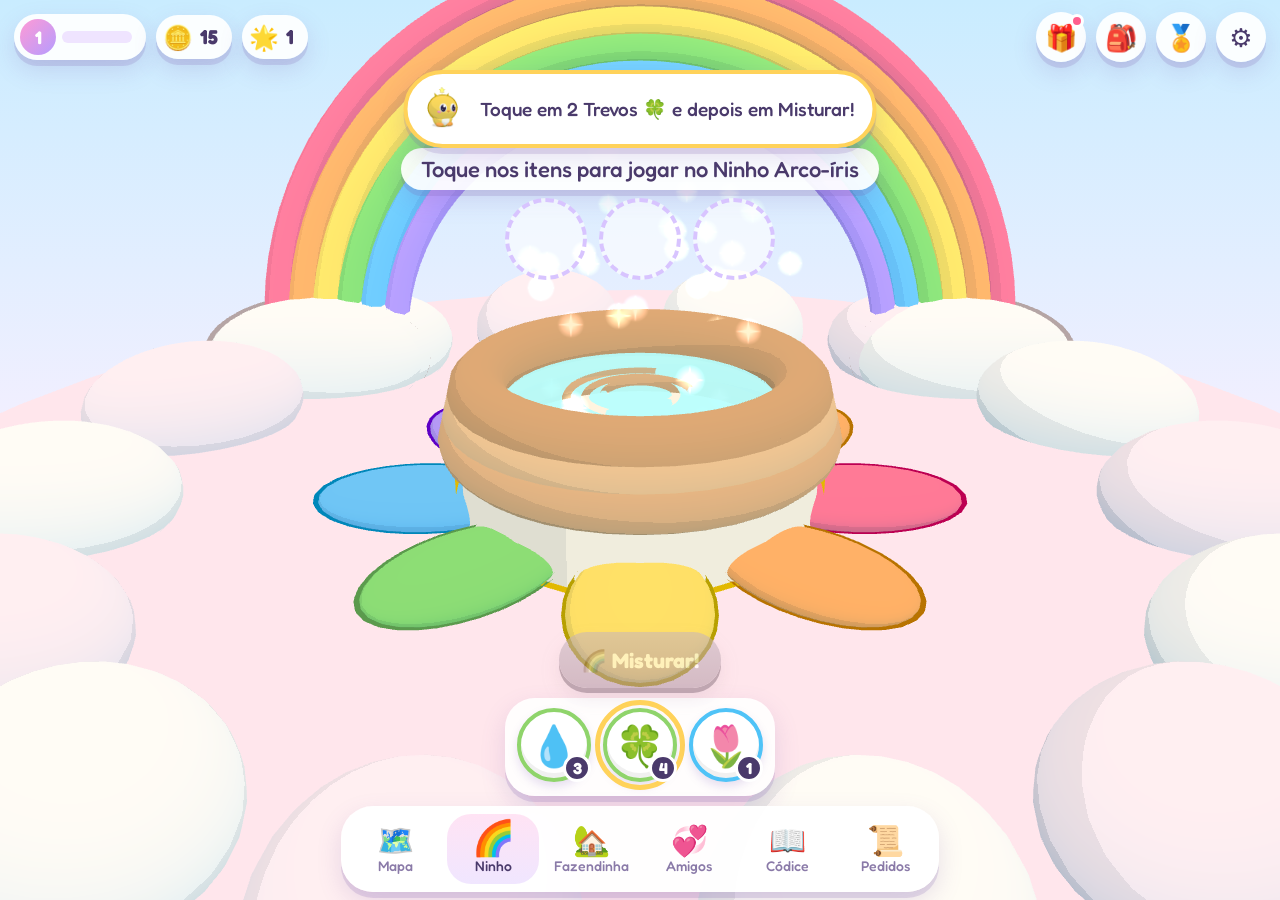
==== index.html @ 86d87abe "Brilhinhos: jogo 3D de criar 150 amiguinhos magicos Co-Authored-By: Claude Opus 5.5 <noreply@anthrop" ====
<!doctype html>
<html lang="pt-BR">
<head>
  <meta charset="utf-8">
  <meta name="viewport" content="width=device-width, initial-scale=1, maximum-scale=1, user-scalable=no, viewport-fit=cover">
  <meta name="theme-color" content="#ffd6f0">
  <meta name="mobile-web-app-capable" content="yes">
  <meta name="apple-mobile-web-app-capable" content="yes">
  <title>Brilhinhos</title>
  <link rel="manifest" href="manifest.webmanifest">
  <link rel="icon" href="icons/icon-192.png">
  <link rel="apple-touch-icon" href="icons/icon-192.png">
  <link rel="stylesheet" href="css/app.css">
</head>
<body>
  <canvas id="stage"></canvas>
  <div id="sky"></div>
  <header id="hud">
    <button id="hud-level" class="hud-pill" aria-label="Seu nível">
      <span class="lvl-ring"><span id="hud-lvl">1</span></span>
      <span class="lvl-bar"><i id="hud-xp"></i></span>
    </button>
    <div class="hud-pill"><span class="ico">🪙</span><b id="hud-coins">0</b></div>
    <div class="hud-pill" title="Brilho de Crescer"><span class="ico">🌟</span><b id="hud-grow">0</b></div>
    <div class="hud-space"></div>
    <button id="hud-gift" class="hud-btn" hidden aria-label="Presente do dia">🎁<i class="dot"></i></button>
    <button id="hud-bag" class="hud-btn" aria-label="Mochila">🎒</button>
    <button id="hud-medals" class="hud-btn" aria-label="Medalhas">🏅</button>
    <button id="hud-opts" class="hud-btn" aria-label="Ajustes">⚙️</button>
  </header>
  <main id="screen"></main>
  <nav id="nav">
    <button data-go="mapa"><span>🗺️</span>Mapa</button>
    <button data-go="ninho"><span>🌈</span>Ninho</button>
    <button data-go="fazenda"><span>🏡</span>Fazendinha</button>
    <button data-go="amigos"><span>💞</span>Amigos</button>
    <button data-go="codice"><span>📖</span>Códice</button>
    <button data-go="pedidos"><span>📜</span>Pedidos<i class="dot" hidden></i></button>
  </nav>
  <div id="guide" hidden><img alt=""><p></p></div>
  <div id="modal-root"></div>
  <div id="fx"></div>
  <div id="splash"><div class="logo">Brilhinhos</div><div class="sub">carregando a magia…</div></div>
  <script type="module" src="js/app.js"></script>
</body>
</html>
---- css/app.css ----
@font-face { font-family: 'Fredoka'; src: url(../fonts/fredoka.woff2) format('woff2'); font-weight: 300 700; font-display: swap; }
:root {
  --ink: #4a3a6b; --ink2: #8a7aa8; --paper: #fffaff; --pink: #ff8fc8; --pink2: #ffd6f0;
  --sky: #bfe9ff; --mint: #8ee6c4; --sun: #ffd25a; --violet: #b59cff; --shadow: 0 6px 0 rgba(122, 88, 170, .18), 0 10px 24px rgba(122, 88, 170, .18);
  --r: 26px; --navh: 86px; --hudh: 64px;
  --safe-b: env(safe-area-inset-bottom, 0px);
}
* { box-sizing: border-box; -webkit-tap-highlight-color: transparent; }
html, body { margin: 0; height: 100%; overflow: hidden; color: var(--ink); font-family: 'Fredoka', 'Nunito', system-ui, sans-serif; font-weight: 500; user-select: none; -webkit-user-select: none; touch-action: manipulation; }
button { font: inherit; color: inherit; border: 0; background: none; cursor: pointer; touch-action: manipulation; }
b, strong, h1, h2, h3 { font-weight: 700; }
html { background: #fdf3ff; }
#sky { position: fixed; inset: 0; z-index: -2; background: linear-gradient(180deg, #c9ecff 0%, #fdf0ff 60%, #fff6e8 100%); }
#stage { position: fixed; inset: 0; width: 100%; height: 100%; z-index: 0; display: block; touch-action: none; }
body.no3d #stage { visibility: hidden; }

/* ---------- barra de cima ---------- */
#hud { position: fixed; top: 0; left: 0; right: 0; height: var(--hudh); z-index: 20; display: flex; align-items: center; gap: 10px; padding: 10px 14px 0; pointer-events: none; }
#hud > * { pointer-events: auto; }
.hud-pill { display: flex; align-items: center; gap: 6px; background: rgba(255, 255, 255, .92); border-radius: 999px; padding: 5px 14px 5px 6px; box-shadow: var(--shadow); font-size: 20px; min-height: 44px; }
.hud-pill .ico { font-size: 24px; width: 32px; text-align: center; }
.hud-space { flex: 1; }
.hud-btn { width: 50px; height: 50px; border-radius: 50%; background: rgba(255, 255, 255, .92); box-shadow: var(--shadow); font-size: 26px; position: relative; transition: transform .12s; }
.hud-btn:active, .hud-pill:active { transform: scale(.92); }
.lvl-ring { width: 36px; height: 36px; border-radius: 50%; background: linear-gradient(135deg, #ff9ad5, #b59cff); color: #fff; display: grid; place-items: center; font-size: 18px; font-weight: 700; }
.lvl-bar { width: 70px; height: 12px; border-radius: 9px; background: #efe4ff; overflow: hidden; }
.lvl-bar i { display: block; height: 100%; width: 0; background: linear-gradient(90deg, #ff9ad5, #ffd25a); border-radius: 9px; transition: width .4s; }
.dot { position: absolute; top: 2px; right: 2px; width: 14px; height: 14px; border-radius: 50%; background: #ff5f8f; border: 3px solid #fff; animation: pulse 1.2s infinite; }
@keyframes pulse { 50% { transform: scale(1.25); } }

/* ---------- barra de baixo ---------- */
#nav { position: fixed; left: 50%; transform: translateX(-50%); bottom: calc(8px + var(--safe-b)); z-index: 20; display: flex; gap: 6px; padding: 8px; background: rgba(255, 255, 255, .95); border-radius: 32px; box-shadow: var(--shadow); max-width: calc(100% - 16px); }
#nav button { position: relative; width: 92px; height: 70px; border-radius: 24px; display: flex; flex-direction: column; align-items: center; justify-content: center; font-size: 14px; color: var(--ink2); transition: transform .12s, background .2s; }
#nav button span { font-size: 30px; line-height: 1.1; transition: transform .2s; }
#nav button.on { background: linear-gradient(180deg, #ffe3f4, #f0e6ff); color: var(--ink); }
#nav button.on span { transform: scale(1.15) translateY(-2px); }
#nav button:active { transform: scale(.9); }
#nav button.locked { opacity: .35; }

/* ---------- área das telas ---------- */
#screen { position: fixed; inset: 0; z-index: 10; pointer-events: none; padding: calc(var(--hudh) + 8px) 14px calc(var(--navh) + 18px + var(--safe-b)); display: flex; flex-direction: column; }
#screen > * { pointer-events: auto; }
#screen > .passthru { pointer-events: none; }
#screen > .passthru > * { pointer-events: auto; }
.scroll { overflow-y: auto; -webkit-overflow-scrolling: touch; overscroll-behavior: contain; scrollbar-width: none; }
.scroll::-webkit-scrollbar { display: none; }
.title { font-size: 30px; margin: 4px 4px 10px; display: flex; align-items: center; gap: 10px; text-shadow: 0 2px 0 #fff; }
.title small { font-size: 17px; color: var(--ink2); font-weight: 500; }
.card { background: rgba(255, 255, 255, .94); border-radius: var(--r); box-shadow: var(--shadow); padding: 14px; }
.btn { display: inline-flex; align-items: center; justify-content: center; gap: 8px; min-height: 56px; padding: 0 22px; border-radius: 999px; font-size: 21px; font-weight: 700; color: #fff; background: linear-gradient(180deg, #ff9fd2, #ff7bbd); box-shadow: 0 5px 0 #d9599b, 0 10px 18px rgba(255, 105, 180, .3); transition: transform .1s, box-shadow .1s, filter .2s; }
.btn:active { transform: translateY(4px); box-shadow: 0 1px 0 #d9599b; }
.btn.blue { background: linear-gradient(180deg, #8fdcff, #5cbfff); box-shadow: 0 5px 0 #3a96d6, 0 10px 18px rgba(80, 170, 255, .3); }
.btn.green { background: linear-gradient(180deg, #9ff0a8, #5fd27a); box-shadow: 0 5px 0 #3aa65a, 0 10px 18px rgba(80, 200, 120, .3); }
.btn.gold { background: linear-gradient(180deg, #ffe27a, #ffc23a); box-shadow: 0 5px 0 #d69a1c, 0 10px 18px rgba(255, 190, 60, .35); color: #7a4a00; }
.btn.ghost { background: #fff; color: var(--ink); box-shadow: 0 5px 0 #e0d4f2, 0 8px 14px rgba(122, 88, 170, .12); }
.btn.small { min-height: 44px; font-size: 17px; padding: 0 16px; }
.btn[disabled] { filter: grayscale(.8) opacity(.55); pointer-events: none; }
.row { display: flex; gap: 10px; align-items: center; }
.wrap { flex-wrap: wrap; }
.grow { flex: 1; }
.muted { color: var(--ink2); }
.stars { color: #ffc22e; letter-spacing: 1px; text-shadow: 0 1px 0 #c98a00; }
.chip { display: inline-flex; align-items: center; gap: 6px; padding: 4px 12px; border-radius: 999px; background: #f4ecff; font-size: 16px; }
.tag-new { background: linear-gradient(90deg, #ff7bbd, #ffb35c); color: #fff; padding: 3px 10px; border-radius: 999px; font-size: 14px; font-weight: 700; animation: pulse 1s infinite; }

/* ---------- itens ---------- */
.token { position: relative; width: 74px; height: 74px; flex: 0 0 auto; border-radius: 50%; background: #fff; display: grid; place-items: center; font-size: 40px; box-shadow: inset 0 -5px 0 rgba(0, 0, 0, .06), 0 5px 10px rgba(122, 88, 170, .18); border: 4px solid var(--rc, #e8dcff); transition: transform .12s; }
.token:active { transform: scale(.88); }
.token .n { position: absolute; bottom: -4px; right: -4px; min-width: 28px; height: 28px; padding: 0 6px; border-radius: 14px; background: var(--ink); color: #fff; font-size: 16px; font-weight: 700; display: grid; place-items: center; border: 3px solid #fff; }
.token.off { opacity: .35; }
.token.mini { width: 50px; height: 50px; font-size: 26px; border-width: 3px; }
.token.mini .n { min-width: 22px; height: 22px; font-size: 13px; }
.token.unknown { background: #eee8f6; color: #b8a8d8; }

/* ---------- NINHO ---------- */
.nest-top { display: flex; flex-direction: column; align-items: center; gap: 8px; }
.nest-hint { font-size: 22px; background: rgba(255, 255, 255, .92); padding: 8px 20px; border-radius: 999px; box-shadow: var(--shadow); text-align: center; }
.slots { display: flex; gap: 12px; }
.slot { width: 82px; height: 82px; border-radius: 50%; border: 4px dashed #d8c4ff; background: rgba(255, 255, 255, .6); display: grid; place-items: center; font-size: 42px; }
.slot.full { border-style: solid; border-color: var(--rc); background: #fff; animation: popin .3s; }
@keyframes popin { 0% { transform: scale(.3); } 70% { transform: scale(1.15); } }
.chance { display: flex; gap: 6px; align-items: center; font-size: 17px; background: rgba(255, 255, 255, .92); padding: 6px 14px; border-radius: 999px; box-shadow: var(--shadow); }
.chance i { display: inline-block; height: 14px; border-radius: 7px; min-width: 6px; }
.nest-bottom { margin-top: auto; display: flex; flex-direction: column; gap: 10px; align-items: center; }
.tray { display: flex; gap: 12px; padding: 10px 12px 14px; overflow-x: auto; max-width: 100%; background: rgba(255, 255, 255, .9); border-radius: 30px; box-shadow: var(--shadow); scrollbar-width: none; }
.tray::-webkit-scrollbar { display: none; }
.stirzone { position: fixed; left: 50%; top: 50%; width: min(70vmin, 520px); height: min(70vmin, 520px); transform: translate(-50%, -46%); border-radius: 50%; z-index: 15; touch-action: none; }
.stirring { position: absolute; inset: 0; border-radius: 50%; border: 6px dashed rgba(255, 255, 255, .9); animation: spin 6s linear infinite; }
@keyframes spin { to { transform: rotate(360deg); } }
.stir-hand { position: absolute; left: 50%; top: 4%; font-size: 56px; animation: orbit 2.4s linear infinite; transform-origin: 0 calc(min(35vmin, 260px) - 4%); }
@keyframes orbit { to { transform: rotate(360deg); } }
.progress { width: min(360px, 80vw); height: 22px; border-radius: 12px; background: rgba(255, 255, 255, .85); box-shadow: var(--shadow); overflow: hidden; }
.progress i { display: block; height: 100%; width: 0; background: linear-gradient(90deg, #ff7b9c, #ffb36b, #ffe36b, #8ce07a, #6fc8ff, #b59cff); transition: width .15s; }

/* ---------- revelação ---------- */
.reveal { margin-top: auto; align-self: center; text-align: center; width: min(560px, 100%); animation: rise .5s cubic-bezier(.2, 1.4, .4, 1); }
@keyframes rise { from { transform: translateY(120px); opacity: 0; } }
.reveal .name { font-size: 38px; line-height: 1.1; }
.rar-badge { display: inline-block; padding: 4px 16px; border-radius: 999px; color: #fff; font-weight: 700; font-size: 18px; text-shadow: 0 1px 0 rgba(0, 0, 0, .2); }
.rar-mitico { background: linear-gradient(90deg, #ff7b9c, #ffb36b, #ffe36b, #8ce07a, #6fc8ff, #b59cff) !important; }

/* ---------- MAPA ---------- */
.map { display: grid; grid-template-columns: repeat(auto-fill, minmax(230px, 1fr)); gap: 16px; padding: 4px 4px 20px; }
.region { position: relative; border-radius: 30px; padding: 14px; min-height: 210px; box-shadow: var(--shadow); overflow: hidden; display: flex; flex-direction: column; gap: 6px; transition: transform .15s; text-align: left; }
.region:active { transform: scale(.97); }
.region .rname { font-size: 23px; font-weight: 700; text-shadow: 0 2px 0 rgba(255, 255, 255, .7); z-index: 1; }
.region img.mascot { position: absolute; right: -6px; bottom: -6px; width: 150px; filter: drop-shadow(0 6px 6px rgba(0, 0, 0, .15)); }
.region .info { z-index: 1; display: flex; flex-direction: column; gap: 6px; align-items: flex-start; max-width: 60%; }
.region.locked img.mascot { filter: brightness(0) opacity(.25); }
.region .lockico { font-size: 40px; }
.badge-help { background: #ff5f8f; color: #fff; border-radius: 999px; padding: 3px 12px; font-size: 15px; font-weight: 700; animation: pulse 1.3s infinite; }
.badge-ok { background: #5fd27a; color: #fff; border-radius: 999px; padding: 3px 12px; font-size: 15px; font-weight: 700; }

/* ---------- FAZENDINHA ---------- */
.farm-top { display: flex; gap: 8px; overflow-x: auto; scrollbar-width: none; padding: 2px 2px 8px; }
.farm-top::-webkit-scrollbar { display: none; }
.farm-chip { flex: 0 0 auto; padding: 8px 16px; border-radius: 999px; background: rgba(255, 255, 255, .85); box-shadow: var(--shadow); font-size: 18px; display: flex; gap: 6px; align-items: center; position: relative; }
.farm-chip.on { background: linear-gradient(180deg, #fff, #ffe6f6); outline: 4px solid #ff9fd2; }
.farm-chip .dot { top: -4px; right: -4px; }
.farm-info { display: flex; gap: 8px; align-items: center; flex-wrap: wrap; }
.farm-actions { margin-top: auto; display: flex; gap: 10px; justify-content: center; flex-wrap: wrap; }
.rescue-banner { display: flex; align-items: center; gap: 10px; background: #fff; border-radius: 24px; padding: 8px 14px 8px 8px; box-shadow: var(--shadow); border: 4px solid #ff9fd2; animation: wiggle 2.5s infinite; max-width: 520px; }
.rescue-banner img { width: 64px; height: 64px; }
@keyframes wiggle { 0%, 80%, 100% { transform: rotate(0); } 85% { transform: rotate(-2deg); } 90% { transform: rotate(2deg); } 95% { transform: rotate(-1deg); } }
.floattxt { position: fixed; z-index: 60; font-size: 26px; font-weight: 700; color: #fff; text-shadow: 0 2px 0 #c45a9a, 0 0 8px #ff8fc8; pointer-events: none; animation: floatup 1.1s ease-out forwards; }
@keyframes floatup { to { transform: translateY(-80px); opacity: 0; } }
.fly { position: fixed; z-index: 60; font-size: 40px; pointer-events: none; transition: transform .7s cubic-bezier(.5, -0.3, .7, 1), opacity .7s; }

/* ---------- listas: amigos e códice ---------- */
.tabs { display: flex; gap: 8px; overflow-x: auto; scrollbar-width: none; padding: 2px 2px 10px; flex: 0 0 auto; }
.tabs::-webkit-scrollbar { display: none; }
.tab { flex: 0 0 auto; padding: 8px 14px; border-radius: 999px; background: rgba(255, 255, 255, .8); font-size: 17px; box-shadow: 0 3px 0 rgba(122, 88, 170, .12); }
.tab.on { background: var(--ink); color: #fff; }
.grid { display: grid; grid-template-columns: repeat(auto-fill, minmax(150px, 1fr)); gap: 14px; padding: 2px 2px 24px; }
.mon { position: relative; background: #fff; border-radius: 24px; padding: 8px 8px 10px; text-align: center; box-shadow: var(--shadow); border-bottom: 6px solid var(--rc, #eee); transition: transform .12s; }
.mon:active { transform: scale(.95); }
.mon img { width: 100%; aspect-ratio: 1; display: block; border-radius: 18px; background: radial-gradient(circle at 50% 60%, var(--bg, #f4ecff) 0 55%, transparent 56%); }
.mon .nm { font-size: 17px; font-weight: 700; line-height: 1.1; margin-top: 2px; }
.mon .sub { font-size: 13px; color: var(--ink2); }
.mon .corner { position: absolute; top: 8px; left: 10px; font-size: 20px; }
.mon .corner2 { position: absolute; top: 8px; right: 10px; font-size: 13px; background: var(--ink); color: #fff; border-radius: 10px; padding: 1px 8px; }
.mon.unknown .nm { color: #b8a8d8; }
.mon .recipe { display: flex; gap: 3px; justify-content: center; flex-wrap: wrap; margin-top: 4px; font-size: 22px; }
.mon .recipe span { width: 32px; height: 32px; border-radius: 50%; background: #f6f0ff; display: grid; place-items: center; }
.mon .recipe span.miss { filter: grayscale(1) opacity(.45); }
.goals { display: flex; gap: 8px; align-items: center; flex-wrap: wrap; margin-bottom: 10px; }
.goal { padding: 4px 12px; border-radius: 999px; background: #fff; font-size: 15px; box-shadow: 0 3px 0 rgba(122, 88, 170, .12); }
.goal.done { background: #d6f7de; text-decoration: line-through; color: #3a8a55; }
.codex-bar { flex: 1; min-width: 160px; height: 18px; border-radius: 10px; background: #fff; overflow: hidden; box-shadow: inset 0 2px 4px rgba(0, 0, 0, .08); }
.codex-bar i { display: block; height: 100%; background: linear-gradient(90deg, #ff9ad5, #b59cff, #6fc8ff); }

/* ---------- perfil do amigo (vitrine 3D por trás) ---------- */
.profile { margin-top: auto; display: flex; flex-direction: column; gap: 10px; width: min(620px, 100%); align-self: center; }
.profile .head { display: flex; align-items: center; gap: 10px; flex-wrap: wrap; }
.profile .name { font-size: 34px; }
.bar { height: 16px; border-radius: 9px; background: #f0e8ff; overflow: hidden; }
.bar i { display: block; height: 100%; background: linear-gradient(90deg, #8ce07a, #6fc8ff); border-radius: 9px; }
.back { position: fixed; left: 14px; top: calc(var(--hudh) + 10px); z-index: 21; }

/* ---------- pedidos ---------- */
.orders { display: grid; grid-template-columns: repeat(auto-fill, minmax(min(400px, 100%), 1fr)); gap: 14px; padding-bottom: 20px; }
.order { display: flex; gap: 12px; align-items: center; }
.order img { width: 86px; height: 86px; flex: 0 0 auto; }
.order .who { font-weight: 700; font-size: 18px; }
.order .want { font-size: 20px; margin: 2px 0 6px; }
.prize { display: flex; gap: 8px; flex-wrap: wrap; font-size: 16px; }

/* ---------- janelas ---------- */
#modal-root { position: fixed; inset: 0; z-index: 50; pointer-events: none; }
.modal-bg { position: fixed; inset: 0; background: rgba(90, 60, 140, .35); backdrop-filter: blur(3px); pointer-events: auto; display: grid; place-items: center; padding: 16px; animation: fade .2s; }
@keyframes fade { from { opacity: 0; } }
.modal { width: min(560px, 100%); max-height: calc(100vh - 32px); overflow-y: auto; background: var(--paper); border-radius: 32px; padding: 22px; box-shadow: 0 16px 50px rgba(80, 40, 140, .35); animation: bounce .35s cubic-bezier(.2, 1.5, .4, 1); text-align: center; }
@keyframes bounce { from { transform: scale(.6); opacity: 0; } }
.modal h2 { font-size: 30px; margin: 0 0 6px; }
.modal p { font-size: 20px; margin: 8px 0; line-height: 1.3; }
.modal .big { font-size: 70px; line-height: 1.1; }
.modal .actions { display: flex; gap: 10px; justify-content: center; flex-wrap: wrap; margin-top: 16px; }
.req { display: flex; flex-wrap: wrap; gap: 10px; justify-content: center; margin: 10px 0; }
.req .r { display: flex; align-items: center; gap: 6px; padding: 6px 12px; border-radius: 999px; background: #f4ecff; font-size: 18px; }
.req .r.ok { background: #d6f7de; }
.req .r.no { background: #ffe1ea; }
.pickgrid { display: grid; grid-template-columns: repeat(auto-fill, minmax(110px, 1fr)); gap: 10px; margin-top: 10px; }
.pickgrid .mon .nm { font-size: 15px; }
.medals { display: grid; grid-template-columns: repeat(auto-fill, minmax(130px, 1fr)); gap: 10px; }
.medal { padding: 10px; border-radius: 20px; background: #f6f0ff; }
.medal .i { font-size: 40px; }
.medal.off { filter: grayscale(1) opacity(.4); }
.medal b { display: block; font-size: 15px; }
.medal small { font-size: 12px; color: var(--ink2); }
input.namebox { font: inherit; font-size: 24px; padding: 10px 16px; border-radius: 18px; border: 3px solid #e0d0ff; width: 100%; text-align: center; color: var(--ink); }

/* ---------- guia ---------- */
#guide { position: fixed; z-index: 30; left: 50%; transform: translateX(-50%); top: calc(var(--hudh) + 6px); display: flex; align-items: center; gap: 8px; background: #fff; padding: 6px 18px 6px 6px; border-radius: 999px; box-shadow: var(--shadow); max-width: min(680px, calc(100% - 20px)); border: 4px solid #ffd25a; animation: bounce .4s; pointer-events: none; }
#guide img { width: 58px; height: 58px; }
#guide p { margin: 0; font-size: 19px; line-height: 1.2; }
.pointing { animation: pointing 1s infinite !important; outline: 5px solid #ffd25a; outline-offset: 3px; }
@keyframes pointing { 50% { transform: scale(1.08); } }

#fx { position: fixed; inset: 0; pointer-events: none; z-index: 55; }
#splash { position: fixed; inset: 0; z-index: 100; display: grid; place-content: center; text-align: center; background: linear-gradient(180deg, #c9ecff, #ffe0f4); transition: opacity .5s; }
#splash .logo { font-size: 64px; font-weight: 700; background: linear-gradient(90deg, #ff7b9c, #ffb36b, #e8c23a, #5fc06a, #4fa8ef, #9a7cff); -webkit-background-clip: text; background-clip: text; color: transparent; filter: drop-shadow(0 4px 0 #fff); }
#splash .sub { font-size: 22px; color: var(--ink2); }
#splash.hide { opacity: 0; pointer-events: none; }

@media (max-width: 720px) {
  :root { --navh: 74px; }
  #nav button { width: 58px; height: 60px; font-size: 11px; }
  #nav button span { font-size: 26px; }
  .lvl-bar { width: 44px; }
  .hud-pill { font-size: 17px; padding-right: 10px; }
  .hud-btn { width: 44px; height: 44px; font-size: 22px; }
  .token { width: 62px; height: 62px; font-size: 32px; }
  .slot { width: 66px; height: 66px; font-size: 34px; }
  .grid { grid-template-columns: repeat(auto-fill, minmax(118px, 1fr)); }
}
@media (max-height: 640px) and (orientation: landscape) {
  :root { --navh: 64px; --hudh: 56px; }
  #nav button { height: 54px; }
  #nav button span { font-size: 24px; }
}

body.guiding #screen { padding-top: calc(var(--hudh) + 84px); }
body.guiding .back { top: calc(var(--hudh) + 84px); }
[hidden] { display: none !important; }
.region .chip { font-size: 14px; padding: 3px 10px; background: rgba(255, 255, 255, .85); }
.region .badge-ok, .region .badge-help { font-size: 13px; }
.region .info { max-width: 64%; }
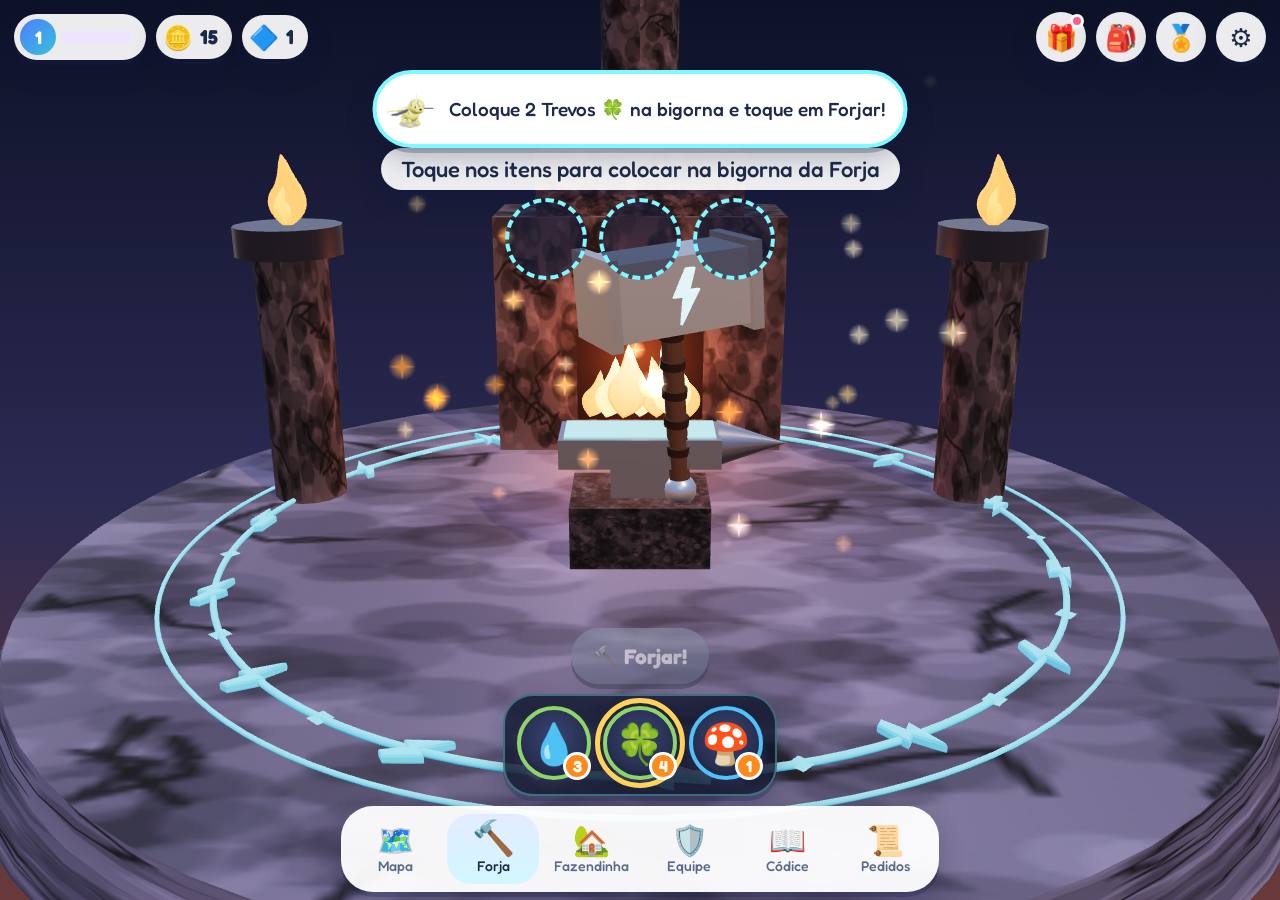
==== commit 4681a51a: "Forja do Trovao, 150 feras com tipos de corpo e visual novo Co-Authored-By: Claude Opus 5.5 <noreply" ====
--- a/index.html
+++ b/index.html
@@ -3,7 +3,7 @@
 <head>
   <meta charset="utf-8">
   <meta name="viewport" content="width=device-width, initial-scale=1, maximum-scale=1, user-scalable=no, viewport-fit=cover">
-  <meta name="theme-color" content="#ffd6f0">
+  <meta name="theme-color" content="#24345e">
   <meta name="mobile-web-app-capable" content="yes">
   <meta name="apple-mobile-web-app-capable" content="yes">
   <title>Brilhinhos</title>
@@ -21,7 +21,7 @@
       <span class="lvl-bar"><i id="hud-xp"></i></span>
     </button>
     <div class="hud-pill"><span class="ico">🪙</span><b id="hud-coins">0</b></div>
-    <div class="hud-pill" title="Brilho de Crescer"><span class="ico">🌟</span><b id="hud-grow">0</b></div>
+    <div class="hud-pill" title="Cristal de Evolução"><span class="ico">🔷</span><b id="hud-grow">0</b></div>
     <div class="hud-space"></div>
     <button id="hud-gift" class="hud-btn" hidden aria-label="Presente do dia">🎁<i class="dot"></i></button>
     <button id="hud-bag" class="hud-btn" aria-label="Mochila">🎒</button>
@@ -31,16 +31,16 @@
   <main id="screen"></main>
   <nav id="nav">
     <button data-go="mapa"><span>🗺️</span>Mapa</button>
-    <button data-go="ninho"><span>🌈</span>Ninho</button>
+    <button data-go="ninho"><span>🔨</span>Forja</button>
     <button data-go="fazenda"><span>🏡</span>Fazendinha</button>
-    <button data-go="amigos"><span>💞</span>Amigos</button>
+    <button data-go="amigos"><span>🛡️</span>Equipe</button>
     <button data-go="codice"><span>📖</span>Códice</button>
     <button data-go="pedidos"><span>📜</span>Pedidos<i class="dot" hidden></i></button>
   </nav>
   <div id="guide" hidden><img alt=""><p></p></div>
   <div id="modal-root"></div>
   <div id="fx"></div>
-  <div id="splash"><div class="logo">Brilhinhos</div><div class="sub">carregando a magia…</div></div>
+  <div id="splash"><div class="logo">Brilhinhos</div><div class="sub">aquecendo a forja…</div></div>
   <script type="module" src="js/app.js"></script>
 </body>
 </html>
--- a/css/app.css
+++ b/css/app.css
@@ -1,7 +1,7 @@
 @font-face { font-family: 'Fredoka'; src: url(../fonts/fredoka.woff2) format('woff2'); font-weight: 300 700; font-display: swap; }
 :root {
-  --ink: #4a3a6b; --ink2: #8a7aa8; --paper: #fffaff; --pink: #ff8fc8; --pink2: #ffd6f0;
-  --sky: #bfe9ff; --mint: #8ee6c4; --sun: #ffd25a; --violet: #b59cff; --shadow: 0 6px 0 rgba(122, 88, 170, .18), 0 10px 24px rgba(122, 88, 170, .18);
+  --ink: #1e2a4a; --ink2: #5a6a8a; --paper: #f6f8ff; --pink: #4f7dff; --pink2: #dbe5ff;
+  --sky: #bfe9ff; --mint: #8ee6c4; --sun: #ffd25a; --violet: #b59cff; --shadow: 0 5px 0 rgba(20, 30, 70, .25), 0 10px 24px rgba(10, 20, 60, .25);
   --r: 26px; --navh: 86px; --hudh: 64px;
   --safe-b: env(safe-area-inset-bottom, 0px);
 }
@@ -9,8 +9,8 @@
 html, body { margin: 0; height: 100%; overflow: hidden; color: var(--ink); font-family: 'Fredoka', 'Nunito', system-ui, sans-serif; font-weight: 500; user-select: none; -webkit-user-select: none; touch-action: manipulation; }
 button { font: inherit; color: inherit; border: 0; background: none; cursor: pointer; touch-action: manipulation; }
 b, strong, h1, h2, h3 { font-weight: 700; }
-html { background: #fdf3ff; }
-#sky { position: fixed; inset: 0; z-index: -2; background: linear-gradient(180deg, #c9ecff 0%, #fdf0ff 60%, #fff6e8 100%); }
+html { background: #24345e; }
+#sky { position: fixed; inset: 0; z-index: -2; background: linear-gradient(180deg, #1b2546 0%, #33497e 55%, #5a6fa3 100%); }
 #stage { position: fixed; inset: 0; width: 100%; height: 100%; z-index: 0; display: block; touch-action: none; }
 body.no3d #stage { visibility: hidden; }
 
@@ -22,9 +22,9 @@
 .hud-space { flex: 1; }
 .hud-btn { width: 50px; height: 50px; border-radius: 50%; background: rgba(255, 255, 255, .92); box-shadow: var(--shadow); font-size: 26px; position: relative; transition: transform .12s; }
 .hud-btn:active, .hud-pill:active { transform: scale(.92); }
-.lvl-ring { width: 36px; height: 36px; border-radius: 50%; background: linear-gradient(135deg, #ff9ad5, #b59cff); color: #fff; display: grid; place-items: center; font-size: 18px; font-weight: 700; }
+.lvl-ring { width: 36px; height: 36px; border-radius: 50%; background: linear-gradient(135deg, #4f7dff, #36c2d9); color: #fff; display: grid; place-items: center; font-size: 18px; font-weight: 700; }
 .lvl-bar { width: 70px; height: 12px; border-radius: 9px; background: #efe4ff; overflow: hidden; }
-.lvl-bar i { display: block; height: 100%; width: 0; background: linear-gradient(90deg, #ff9ad5, #ffd25a); border-radius: 9px; transition: width .4s; }
+.lvl-bar i { display: block; height: 100%; width: 0; background: linear-gradient(90deg, #4f7dff, #7df9ff); border-radius: 9px; transition: width .4s; }
 .dot { position: absolute; top: 2px; right: 2px; width: 14px; height: 14px; border-radius: 50%; background: #ff5f8f; border: 3px solid #fff; animation: pulse 1.2s infinite; }
 @keyframes pulse { 50% { transform: scale(1.25); } }
 
@@ -32,7 +32,7 @@
 #nav { position: fixed; left: 50%; transform: translateX(-50%); bottom: calc(8px + var(--safe-b)); z-index: 20; display: flex; gap: 6px; padding: 8px; background: rgba(255, 255, 255, .95); border-radius: 32px; box-shadow: var(--shadow); max-width: calc(100% - 16px); }
 #nav button { position: relative; width: 92px; height: 70px; border-radius: 24px; display: flex; flex-direction: column; align-items: center; justify-content: center; font-size: 14px; color: var(--ink2); transition: transform .12s, background .2s; }
 #nav button span { font-size: 30px; line-height: 1.1; transition: transform .2s; }
-#nav button.on { background: linear-gradient(180deg, #ffe3f4, #f0e6ff); color: var(--ink); }
+#nav button.on { background: linear-gradient(180deg, #e3ecff, #d2f7ff); color: var(--ink); }
 #nav button.on span { transform: scale(1.15) translateY(-2px); }
 #nav button:active { transform: scale(.9); }
 #nav button.locked { opacity: .35; }
@@ -44,15 +44,15 @@
 #screen > .passthru > * { pointer-events: auto; }
 .scroll { overflow-y: auto; -webkit-overflow-scrolling: touch; overscroll-behavior: contain; scrollbar-width: none; }
 .scroll::-webkit-scrollbar { display: none; }
-.title { font-size: 30px; margin: 4px 4px 10px; display: flex; align-items: center; gap: 10px; text-shadow: 0 2px 0 #fff; }
-.title small { font-size: 17px; color: var(--ink2); font-weight: 500; }
+.title { font-size: 30px; margin: 4px 4px 10px; display: flex; align-items: center; gap: 10px; color: #fff; text-shadow: 0 2px 6px rgba(0,0,0,.4); }
+.title small { font-size: 17px; color: #c8d6ff; font-weight: 500; }
 .card { background: rgba(255, 255, 255, .94); border-radius: var(--r); box-shadow: var(--shadow); padding: 14px; }
-.btn { display: inline-flex; align-items: center; justify-content: center; gap: 8px; min-height: 56px; padding: 0 22px; border-radius: 999px; font-size: 21px; font-weight: 700; color: #fff; background: linear-gradient(180deg, #ff9fd2, #ff7bbd); box-shadow: 0 5px 0 #d9599b, 0 10px 18px rgba(255, 105, 180, .3); transition: transform .1s, box-shadow .1s, filter .2s; }
-.btn:active { transform: translateY(4px); box-shadow: 0 1px 0 #d9599b; }
+.btn { display: inline-flex; align-items: center; justify-content: center; gap: 8px; min-height: 56px; padding: 0 22px; border-radius: 999px; font-size: 21px; font-weight: 700; color: #fff; background: linear-gradient(180deg, #6f97ff, #3f63e0); box-shadow: 0 5px 0 #2a3f9e, 0 10px 18px rgba(60, 90, 220, .35); transition: transform .1s, box-shadow .1s, filter .2s; }
+.btn:active { transform: translateY(4px); box-shadow: 0 1px 0 #2a3f9e; }
 .btn.blue { background: linear-gradient(180deg, #8fdcff, #5cbfff); box-shadow: 0 5px 0 #3a96d6, 0 10px 18px rgba(80, 170, 255, .3); }
 .btn.green { background: linear-gradient(180deg, #9ff0a8, #5fd27a); box-shadow: 0 5px 0 #3aa65a, 0 10px 18px rgba(80, 200, 120, .3); }
 .btn.gold { background: linear-gradient(180deg, #ffe27a, #ffc23a); box-shadow: 0 5px 0 #d69a1c, 0 10px 18px rgba(255, 190, 60, .35); color: #7a4a00; }
-.btn.ghost { background: #fff; color: var(--ink); box-shadow: 0 5px 0 #e0d4f2, 0 8px 14px rgba(122, 88, 170, .12); }
+.btn.ghost { background: #fff; color: var(--ink); box-shadow: 0 5px 0 #c8d2ea, 0 8px 14px rgba(20, 30, 70, .15); }
 .btn.small { min-height: 44px; font-size: 17px; padding: 0 16px; }
 .btn[disabled] { filter: grayscale(.8) opacity(.55); pointer-events: none; }
 .row { display: flex; gap: 10px; align-items: center; }
@@ -60,13 +60,13 @@
 .grow { flex: 1; }
 .muted { color: var(--ink2); }
 .stars { color: #ffc22e; letter-spacing: 1px; text-shadow: 0 1px 0 #c98a00; }
-.chip { display: inline-flex; align-items: center; gap: 6px; padding: 4px 12px; border-radius: 999px; background: #f4ecff; font-size: 16px; }
-.tag-new { background: linear-gradient(90deg, #ff7bbd, #ffb35c); color: #fff; padding: 3px 10px; border-radius: 999px; font-size: 14px; font-weight: 700; animation: pulse 1s infinite; }
+.chip { display: inline-flex; align-items: center; gap: 6px; padding: 4px 12px; border-radius: 999px; background: #e8eefc; font-size: 16px; }
+.tag-new { background: linear-gradient(90deg, #ff8a1c, #ffc22e); color: #fff; padding: 3px 10px; border-radius: 999px; font-size: 14px; font-weight: 700; animation: pulse 1s infinite; }
 
 /* ---------- itens ---------- */
-.token { position: relative; width: 74px; height: 74px; flex: 0 0 auto; border-radius: 50%; background: #fff; display: grid; place-items: center; font-size: 40px; box-shadow: inset 0 -5px 0 rgba(0, 0, 0, .06), 0 5px 10px rgba(122, 88, 170, .18); border: 4px solid var(--rc, #e8dcff); transition: transform .12s; }
+.token { position: relative; width: 74px; height: 74px; flex: 0 0 auto; border-radius: 50%; background: radial-gradient(circle at 50% 40%, #3a4470, #1c2240); display: grid; place-items: center; font-size: 40px; box-shadow: inset 0 -5px 0 rgba(0, 0, 0, .06), 0 5px 10px rgba(122, 88, 170, .18); border: 4px solid var(--rc, #e8dcff); transition: transform .12s; }
 .token:active { transform: scale(.88); }
-.token .n { position: absolute; bottom: -4px; right: -4px; min-width: 28px; height: 28px; padding: 0 6px; border-radius: 14px; background: var(--ink); color: #fff; font-size: 16px; font-weight: 700; display: grid; place-items: center; border: 3px solid #fff; }
+.token .n { position: absolute; bottom: -4px; right: -4px; min-width: 28px; height: 28px; padding: 0 6px; border-radius: 14px; background: #ff8a1c; color: #fff; font-size: 16px; font-weight: 700; display: grid; place-items: center; border: 3px solid #fff; }
 .token.off { opacity: .35; }
 .token.mini { width: 50px; height: 50px; font-size: 26px; border-width: 3px; }
 .token.mini .n { min-width: 22px; height: 22px; font-size: 13px; }
@@ -76,18 +76,19 @@
 .nest-top { display: flex; flex-direction: column; align-items: center; gap: 8px; }
 .nest-hint { font-size: 22px; background: rgba(255, 255, 255, .92); padding: 8px 20px; border-radius: 999px; box-shadow: var(--shadow); text-align: center; }
 .slots { display: flex; gap: 12px; }
-.slot { width: 82px; height: 82px; border-radius: 50%; border: 4px dashed #d8c4ff; background: rgba(255, 255, 255, .6); display: grid; place-items: center; font-size: 42px; }
-.slot.full { border-style: solid; border-color: var(--rc); background: #fff; animation: popin .3s; }
+.slot { width: 82px; height: 82px; border-radius: 50%; border: 4px dashed #7df9ff; background: rgba(20, 30, 60, .55); display: grid; place-items: center; font-size: 42px; }
+.slot.full { border-style: solid; border-color: var(--rc); background: radial-gradient(circle at 50% 40%, #3a4470, #1c2240); animation: popin .3s; }
 @keyframes popin { 0% { transform: scale(.3); } 70% { transform: scale(1.15); } }
 .chance { display: flex; gap: 6px; align-items: center; font-size: 17px; background: rgba(255, 255, 255, .92); padding: 6px 14px; border-radius: 999px; box-shadow: var(--shadow); }
 .chance i { display: inline-block; height: 14px; border-radius: 7px; min-width: 6px; }
 .nest-bottom { margin-top: auto; display: flex; flex-direction: column; gap: 10px; align-items: center; }
-.tray { display: flex; gap: 12px; padding: 10px 12px 14px; overflow-x: auto; max-width: 100%; background: rgba(255, 255, 255, .9); border-radius: 30px; box-shadow: var(--shadow); scrollbar-width: none; }
+.tray { display: flex; gap: 12px; padding: 10px 12px 14px; overflow-x: auto; max-width: 100%; background: rgba(16, 22, 46, .82); border: 2px solid rgba(125, 249, 255, .35); border-radius: 30px; box-shadow: var(--shadow); scrollbar-width: none; }
 .tray::-webkit-scrollbar { display: none; }
 .stirzone { position: fixed; left: 50%; top: 50%; width: min(70vmin, 520px); height: min(70vmin, 520px); transform: translate(-50%, -46%); border-radius: 50%; z-index: 15; touch-action: none; }
 .stirring { position: absolute; inset: 0; border-radius: 50%; border: 6px dashed rgba(255, 255, 255, .9); animation: spin 6s linear infinite; }
 @keyframes spin { to { transform: rotate(360deg); } }
-.stir-hand { position: absolute; left: 50%; top: 4%; font-size: 56px; animation: orbit 2.4s linear infinite; transform-origin: 0 calc(min(35vmin, 260px) - 4%); }
+.stir-hand { position: absolute; left: 50%; top: 40%; font-size: 70px; transform: translateX(-50%); animation: tapme 0.9s ease-in-out infinite; filter: drop-shadow(0 4px 8px rgba(0,0,0,.4)); }
+@keyframes tapme { 50% { transform: translateX(-50%) rotate(-25deg) scale(1.1); } }
 @keyframes orbit { to { transform: rotate(360deg); } }
 .progress { width: min(360px, 80vw); height: 22px; border-radius: 12px; background: rgba(255, 255, 255, .85); box-shadow: var(--shadow); overflow: hidden; }
 .progress i { display: block; height: 100%; width: 0; background: linear-gradient(90deg, #ff7b9c, #ffb36b, #ffe36b, #8ce07a, #6fc8ff, #b59cff); transition: width .15s; }
@@ -130,11 +131,11 @@
 .tabs { display: flex; gap: 8px; overflow-x: auto; scrollbar-width: none; padding: 2px 2px 10px; flex: 0 0 auto; }
 .tabs::-webkit-scrollbar { display: none; }
 .tab { flex: 0 0 auto; padding: 8px 14px; border-radius: 999px; background: rgba(255, 255, 255, .8); font-size: 17px; box-shadow: 0 3px 0 rgba(122, 88, 170, .12); }
-.tab.on { background: var(--ink); color: #fff; }
+.tab.on { background: #4f7dff; color: #fff; }
 .grid { display: grid; grid-template-columns: repeat(auto-fill, minmax(150px, 1fr)); gap: 14px; padding: 2px 2px 24px; }
 .mon { position: relative; background: #fff; border-radius: 24px; padding: 8px 8px 10px; text-align: center; box-shadow: var(--shadow); border-bottom: 6px solid var(--rc, #eee); transition: transform .12s; }
 .mon:active { transform: scale(.95); }
-.mon img { width: 100%; aspect-ratio: 1; display: block; border-radius: 18px; background: radial-gradient(circle at 50% 60%, var(--bg, #f4ecff) 0 55%, transparent 56%); }
+.mon img { width: 100%; aspect-ratio: 1; display: block; border-radius: 18px; background: radial-gradient(circle at 50% 70%, var(--bg, #e8eefc) 0%, #eef2fb 70%); }
 .mon .nm { font-size: 17px; font-weight: 700; line-height: 1.1; margin-top: 2px; }
 .mon .sub { font-size: 13px; color: var(--ink2); }
 .mon .corner { position: absolute; top: 8px; left: 10px; font-size: 20px; }
@@ -167,7 +168,7 @@
 
 /* ---------- janelas ---------- */
 #modal-root { position: fixed; inset: 0; z-index: 50; pointer-events: none; }
-.modal-bg { position: fixed; inset: 0; background: rgba(90, 60, 140, .35); backdrop-filter: blur(3px); pointer-events: auto; display: grid; place-items: center; padding: 16px; animation: fade .2s; }
+.modal-bg { position: fixed; inset: 0; background: rgba(8, 12, 32, .6); backdrop-filter: blur(3px); pointer-events: auto; display: grid; place-items: center; padding: 16px; animation: fade .2s; }
 @keyframes fade { from { opacity: 0; } }
 .modal { width: min(560px, 100%); max-height: calc(100vh - 32px); overflow-y: auto; background: var(--paper); border-radius: 32px; padding: 22px; box-shadow: 0 16px 50px rgba(80, 40, 140, .35); animation: bounce .35s cubic-bezier(.2, 1.5, .4, 1); text-align: center; }
 @keyframes bounce { from { transform: scale(.6); opacity: 0; } }
@@ -190,16 +191,16 @@
 input.namebox { font: inherit; font-size: 24px; padding: 10px 16px; border-radius: 18px; border: 3px solid #e0d0ff; width: 100%; text-align: center; color: var(--ink); }
 
 /* ---------- guia ---------- */
-#guide { position: fixed; z-index: 30; left: 50%; transform: translateX(-50%); top: calc(var(--hudh) + 6px); display: flex; align-items: center; gap: 8px; background: #fff; padding: 6px 18px 6px 6px; border-radius: 999px; box-shadow: var(--shadow); max-width: min(680px, calc(100% - 20px)); border: 4px solid #ffd25a; animation: bounce .4s; pointer-events: none; }
+#guide { position: fixed; z-index: 30; left: 50%; transform: translateX(-50%); top: calc(var(--hudh) + 6px); display: flex; align-items: center; gap: 8px; background: #fff; padding: 6px 18px 6px 6px; border-radius: 999px; box-shadow: var(--shadow); max-width: min(680px, calc(100% - 20px)); border: 4px solid #7df9ff; animation: bounce .4s; pointer-events: none; }
 #guide img { width: 58px; height: 58px; }
 #guide p { margin: 0; font-size: 19px; line-height: 1.2; }
 .pointing { animation: pointing 1s infinite !important; outline: 5px solid #ffd25a; outline-offset: 3px; }
 @keyframes pointing { 50% { transform: scale(1.08); } }
 
 #fx { position: fixed; inset: 0; pointer-events: none; z-index: 55; }
-#splash { position: fixed; inset: 0; z-index: 100; display: grid; place-content: center; text-align: center; background: linear-gradient(180deg, #c9ecff, #ffe0f4); transition: opacity .5s; }
-#splash .logo { font-size: 64px; font-weight: 700; background: linear-gradient(90deg, #ff7b9c, #ffb36b, #e8c23a, #5fc06a, #4fa8ef, #9a7cff); -webkit-background-clip: text; background-clip: text; color: transparent; filter: drop-shadow(0 4px 0 #fff); }
-#splash .sub { font-size: 22px; color: var(--ink2); }
+#splash { position: fixed; inset: 0; z-index: 100; display: grid; place-content: center; text-align: center; background: linear-gradient(180deg, #121a36, #33497e); transition: opacity .5s; }
+#splash .logo { font-size: 64px; font-weight: 700; background: linear-gradient(90deg, #7df9ff, #fff27a, #ff9a3c); -webkit-background-clip: text; background-clip: text; color: transparent; filter: drop-shadow(0 4px 10px #4f7dff); }
+#splash .sub { font-size: 22px; color: #c8d6ff; }
 #splash.hide { opacity: 0; pointer-events: none; }
 
 @media (max-width: 720px) {
@@ -225,3 +226,8 @@
 .region .chip { font-size: 14px; padding: 3px 10px; background: rgba(255, 255, 255, .85); }
 .region .badge-ok, .region .badge-help { font-size: 13px; }
 .region .info { max-width: 64%; }
+
+.farm-chip.on { outline-color: #7df9ff; }
+.rescue-banner { border-color: #ff8a1c; }
+.region .rname { color: #fff; text-shadow: 0 2px 6px rgba(0,0,0,.5); }
+.token.unknown { background: #39405e; }
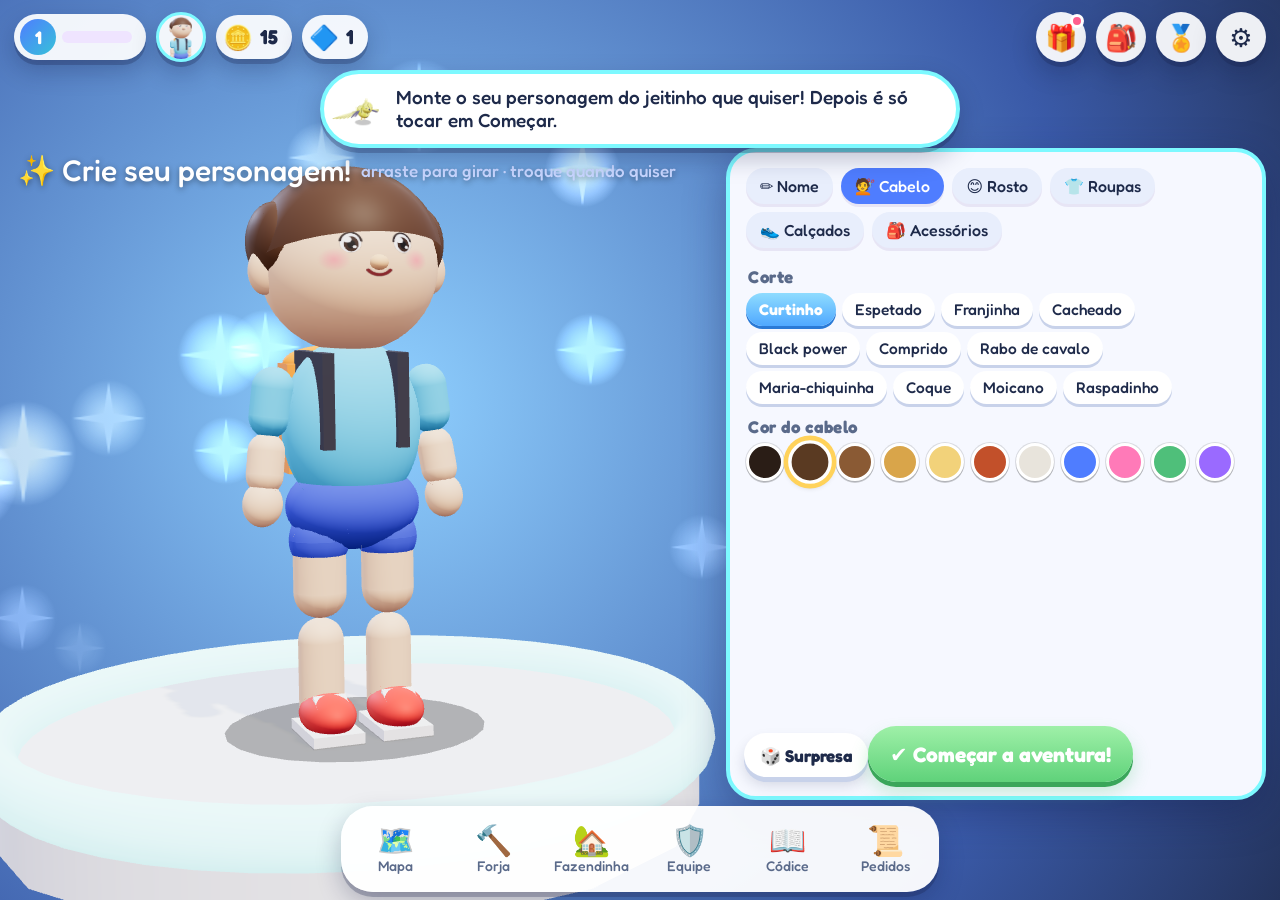
==== commit 7deb7c15: "Mundo aberto: personagem, construção livre, lotes, recursos de 5 min e épocas - Personagem do jogado" ====
--- a/index.html
+++ b/index.html
@@ -20,6 +20,7 @@
       <span class="lvl-ring"><span id="hud-lvl">1</span></span>
       <span class="lvl-bar"><i id="hud-xp"></i></span>
     </button>
+    <button id="hud-me" class="hud-btn me" aria-label="Meu personagem"><img alt=""></button>
     <div class="hud-pill"><span class="ico">🪙</span><b id="hud-coins">0</b></div>
     <div class="hud-pill" title="Cristal de Evolução"><span class="ico">🔷</span><b id="hud-grow">0</b></div>
     <div class="hud-space"></div>
--- a/css/app.css
+++ b/css/app.css
@@ -231,3 +231,224 @@
 .rescue-banner { border-color: #ff8a1c; }
 .region .rname { color: #fff; text-shadow: 0 2px 6px rgba(0,0,0,.5); }
 .token.unknown { background: #39405e; }
+.skills { display: inline-flex; gap: 4px; flex-wrap: wrap; justify-content: center; }
+.skills .sk { display: inline-flex; align-items: center; gap: 2px; background: #e8eefc; border-radius: 999px; padding: 2px 8px; font-size: 16px; }
+.skills .sk b { font-size: 12px; color: #4f7dff; }
+.skills.small .sk { font-size: 13px; padding: 1px 5px; }
+.workers { position: absolute; left: 14px; top: 50%; transform: translateY(-50%); display: flex; flex-direction: column; gap: 8px; pointer-events: auto; }
+.worker { position: relative; width: 64px; height: 64px; border-radius: 50%; background: rgba(255,255,255,.92); box-shadow: var(--shadow); border: 3px solid #7df9ff; }
+.worker img { width: 100%; height: 100%; border-radius: 50%; }
+.worker span { position: absolute; right: -8px; bottom: -6px; font-size: 22px; background: #fff; border-radius: 50%; width: 30px; height: 30px; display: grid; place-items: center; box-shadow: 0 2px 6px rgba(0,0,0,.25); }
+.worker .n { position: absolute; left: -6px; top: -6px; background: #ff8a1c; color: #fff; border-radius: 12px; min-width: 24px; height: 24px; font-style: normal; font-weight: 700; font-size: 14px; display: grid; place-items: center; border: 2px solid #fff; }
+.worker.full { border-color: #ff8a1c; animation: pulse 1.2s infinite; }
+.craft { display: flex; gap: 10px; align-items: center; text-align: left; background: #fff; border-radius: 18px; padding: 10px 12px; margin: 6px 0; box-shadow: 0 3px 0 rgba(20,30,70,.08); }
+.craft .ci { font-size: 38px; width: 48px; text-align: center; }
+.craft .req { justify-content: flex-start; margin: 4px 0 0; }
+.craft .req .r { font-size: 15px; padding: 3px 9px; }
+#screen .grow.passthru { position: relative; }
+
+/* ---------- forja: elementos possíveis ---------- */
+.elodds { display: inline-flex; align-items: center; gap: 2px; padding-left: 6px; border-left: 2px solid #d6def3; }
+
+/* ---------- revelação: faixa, raios e ficha ---------- */
+.reveal-banner { text-align: center; color: #fff; padding: 6px 30px 10px; border-radius: 22px; background: linear-gradient(180deg, rgba(10, 16, 40, .2), rgba(10, 16, 40, .75)); border: 3px solid var(--rc); box-shadow: 0 0 28px var(--rc), var(--shadow); animation: bannerin .6s cubic-bezier(.2, 1.5, .4, 1); }
+.reveal-banner small { display: block; font-size: 16px; letter-spacing: 3px; color: var(--rc); font-weight: 700; }
+.reveal-banner b { font-size: 40px; line-height: 1; text-shadow: 0 3px 0 rgba(0, 0, 0, .35); }
+@keyframes bannerin { from { transform: scale(.2) translateY(-40px); opacity: 0; } }
+.rays { position: fixed; left: 50%; top: 42%; width: 150vmax; height: 150vmax; transform: translate(-50%, -50%); z-index: 1; pointer-events: none; opacity: .32; mix-blend-mode: screen;
+  background: repeating-conic-gradient(from 0deg, var(--rc) 0deg 7deg, transparent 7deg 22deg); -webkit-mask: radial-gradient(circle, #000 0, rgba(0,0,0,.6) 18%, transparent 46%); mask: radial-gradient(circle, #000 0, rgba(0,0,0,.6) 18%, transparent 46%); animation: raysin 1s ease-out, rayspin 26s linear infinite; }
+.rays.r-epico, .rays.r-lendario, .rays.r-mitico { opacity: .5; }
+@keyframes raysin { from { opacity: 0; transform: translate(-50%, -50%) scale(.3); } }
+@keyframes rayspin { to { transform: translate(-50%, -50%) rotate(360deg); } }
+.reveal { border: 4px solid var(--rc); box-shadow: 0 0 22px color-mix(in srgb, var(--rc) 60%, transparent), var(--shadow); max-height: 50vh; overflow-y: auto; }
+.reveal.side { position: fixed; right: 16px; top: calc(var(--hudh) + 8px); bottom: calc(var(--navh) + var(--safe-b) + 12px); width: min(430px, 42vw); max-height: none; margin: 0; z-index: 5; display: flex; flex-direction: column; justify-content: center; animation: slidein .55s cubic-bezier(.2, 1.3, .4, 1); }
+@keyframes slidein { from { transform: translateX(120%); opacity: 0; } }
+.rays.left { left: 29%; top: 48%; }
+.pop-stars i { display: inline-block; font-style: normal; animation: starpop .45s cubic-bezier(.2, 1.8, .4, 1) both; }
+@keyframes starpop { from { transform: scale(0) rotate(-90deg); opacity: 0; } }
+.chip.num { background: #1e2a4a; color: #fff; }
+.chip.shiny { background: linear-gradient(90deg, #ffe36b, #ff9de2, #7df9ff); font-weight: 700; }
+
+/* ---------- trabalho e evolução (ficha) ---------- */
+.sec-h { font-weight: 700; font-size: 17px; color: var(--ink2); text-align: left; margin-bottom: 6px; letter-spacing: .5px; }
+.work { margin-top: 10px; background: #eef2fd; border-radius: 18px; padding: 10px; }
+.work-list { display: grid; grid-template-columns: repeat(auto-fit, minmax(150px, 1fr)); gap: 6px; }
+.wsk { display: flex; align-items: center; gap: 6px; background: #fff; border-radius: 14px; padding: 6px 10px; box-shadow: 0 2px 0 rgba(20, 30, 70, .1); }
+.wsk .ic { font-size: 22px; }
+.wsk .nm { flex: 1; text-align: left; font-size: 16px; }
+.wsk .stars { font-size: 13px; }
+.evoline { display: flex; align-items: center; justify-content: center; gap: 4px; margin-top: 10px; }
+.evo { display: flex; flex-direction: column; align-items: center; width: 108px; padding: 6px 4px; border-radius: 16px; background: #eef2fd; border: 3px solid transparent; }
+.evo.on { border-color: var(--rc, #4f7dff); background: #fff; box-shadow: 0 0 14px color-mix(in srgb, var(--rc, #4f7dff) 50%, transparent); }
+.evo img { width: 76px; height: 76px; object-fit: contain; }
+.evo span { font-size: 14px; font-weight: 700; line-height: 1.1; }
+.evo small { font-size: 12px; color: var(--ink2); }
+.evo-arrow { display: flex; flex-direction: column; align-items: center; font-size: 20px; color: var(--ink2); }
+.evo-arrow small { font-size: 11px; }
+.evo-arrow .morph { color: #ff6fb5; font-weight: 700; }
+
+/* ---------- ficha do Códice ---------- */
+.modal.sheet { padding: 0; overflow-x: hidden; }
+.sheet-head { position: relative; padding: 16px 18px 12px; border-radius: 32px 32px 0 0; background: radial-gradient(circle at 50% 38%, color-mix(in srgb, var(--ec2) 70%, #fff) 0, var(--ec) 48%, #1b2546 100%); color: #fff; border-bottom: 5px solid var(--rc); }
+.sheet-head h2 { color: #fff; text-shadow: 0 3px 0 rgba(0, 0, 0, .3); font-size: 34px; }
+.sheet-head .num { position: absolute; left: 16px; top: 14px; font-weight: 700; font-size: 18px; background: rgba(0, 0, 0, .35); padding: 2px 10px; border-radius: 999px; }
+.sheet-head .el-big { position: absolute; right: 16px; top: 10px; font-size: 34px; filter: drop-shadow(0 2px 3px rgba(0,0,0,.4)); }
+.sheet-art img { width: 210px; height: 210px; object-fit: contain; filter: drop-shadow(0 10px 12px rgba(0, 0, 0, .45)); animation: floaty 3s ease-in-out infinite; }
+.sheet-art.unk img { filter: brightness(0) drop-shadow(0 0 10px rgba(255,255,255,.4)); animation: none; }
+@keyframes floaty { 50% { transform: translateY(-8px); } }
+.sheet-head .owned { color: rgba(255, 255, 255, .85); font-size: 16px; margin: 6px 0 0; }
+.sheet-sec { padding: 10px 18px 4px; text-align: center; }
+.sheet .actions { padding: 0 18px 18px; }
+.reveal-banner.left { align-self: flex-start; margin-left: calc((100vw - min(430px, 42vw) - 32px) / 2); transform: translateX(-50%); }
+.sheet-head .chip { background: rgba(10, 16, 40, .45); color: #fff; }
+.sheet-head .rar-badge { box-shadow: 0 0 0 2px rgba(255,255,255,.6); }
+@media (min-width: 860px) and (min-aspect-ratio: 6/5) {
+  .modal.sheet { width: min(900px, 94vw); display: grid; grid-template-columns: 44% 56%; max-height: calc(100vh - 40px); overflow: hidden; }
+  .sheet-head { border-radius: 32px 0 0 32px; border-bottom: 0; border-right: 5px solid var(--rc); display: flex; flex-direction: column; justify-content: center; align-items: center; }
+  .sheet-art img { width: 250px; height: 250px; }
+  .sheet-body { overflow-y: auto; max-height: calc(100vh - 40px); padding-top: 8px; }
+}
+
+/* =========================== rodada 5: mundo aberto, personagem, construção, épocas =========================== */
+.hud-btn.me { padding: 0; overflow: hidden; border: 3px solid #7df9ff; }
+.hud-btn.me img { width: 100%; height: 100%; object-fit: cover; }
+
+/* ----- fazendinha ----- */
+#screen.farm-screen { padding-left: 112px; padding-right: 128px; }
+.farm-info { display: flex; gap: 8px; align-items: center; flex-wrap: wrap; }
+.farm-info .chip { background: rgba(255, 255, 255, .9); box-shadow: 0 3px 0 rgba(20, 30, 70, .18); font-size: 17px; padding: 6px 14px; }
+.farm-title { font-weight: 700; border: 3px solid var(--c1); }
+.theme-chip { background: linear-gradient(90deg, var(--tc), var(--tc2)) !important; color: #fff; font-weight: 700; text-shadow: 0 1px 2px rgba(0, 0, 0, .35); animation: wiggle 3s infinite; }
+/* barra lateral: atalhos das fazendinhas */
+.farm-rail { position: fixed; left: 10px; top: calc(var(--hudh) + 6px); bottom: calc(var(--navh) + var(--safe-b) + 14px); width: 92px; z-index: 12; display: flex; flex-direction: column; gap: 8px; align-items: center; padding: 10px 6px; overflow-y: auto; scrollbar-width: none;
+  background: linear-gradient(180deg, rgba(255, 255, 255, .88), rgba(232, 240, 255, .82)); border-radius: 30px; box-shadow: var(--shadow); backdrop-filter: blur(6px); }
+.farm-rail::-webkit-scrollbar { display: none; }
+.rail-map { flex: 0 0 auto; width: 70px; height: 62px; border-radius: 20px; background: linear-gradient(180deg, #fff7d6, #ffe08a); font-size: 28px; display: flex; flex-direction: column; align-items: center; justify-content: center; box-shadow: 0 4px 0 #d6a83a; line-height: 1; }
+.rail-map small { font-size: 12px; font-weight: 700; color: #7a4a00; margin-top: 2px; }
+.rail-btn { position: relative; flex: 0 0 auto; width: 72px; display: flex; flex-direction: column; align-items: center; gap: 2px; transition: transform .15s; }
+.rail-btn:active { transform: scale(.9); }
+.rail-face { width: 62px; height: 62px; border-radius: 50%; background: radial-gradient(circle at 50% 35%, var(--c2), var(--c1)); border: 4px solid #fff; box-shadow: 0 4px 0 rgba(20, 30, 70, .22), 0 6px 14px rgba(20, 30, 70, .2); overflow: hidden; display: grid; place-items: center; transition: transform .2s, box-shadow .2s; }
+.rail-face img { width: 112%; height: 112%; object-fit: contain; }
+.rail-el { position: absolute; top: 40px; right: 0; width: 26px; height: 26px; border-radius: 50%; background: #fff; display: grid; place-items: center; font-size: 15px; box-shadow: 0 2px 5px rgba(0, 0, 0, .25); }
+.rail-name { font-size: 11.5px; font-weight: 700; color: var(--ink); text-align: center; line-height: 1.05; max-width: 76px; }
+.rail-btn.on .rail-face { border-color: #ffd25a; transform: scale(1.12); box-shadow: 0 0 0 4px rgba(255, 210, 90, .45), 0 0 22px var(--c1); animation: railglow 1.8s infinite; }
+.rail-btn.on .rail-name { color: #c46a00; }
+.rail-btn.locked .rail-face { filter: grayscale(.85) brightness(.85); border-style: dashed; }
+.rail-btn.locked .rail-name { color: var(--ink2); }
+.rail-btn .dot { top: 0; right: 4px; }
+.rail-help { position: absolute; top: -2px; left: 2px; width: 22px; height: 22px; border-radius: 50%; background: #ff5f8f; color: #fff; font-style: normal; font-weight: 700; font-size: 15px; display: grid; place-items: center; border: 2px solid #fff; animation: pulse 1.2s infinite; }
+@keyframes railglow { 50% { box-shadow: 0 0 0 7px rgba(255, 210, 90, .25), 0 0 30px var(--c1); } }
+/* botões da direita */
+.farm-side { position: fixed; right: 12px; top: calc(var(--hudh) + 10px); z-index: 12; display: flex; flex-direction: column; gap: 10px; }
+.side-btn { position: relative; width: 104px; height: 82px; border-radius: 26px; display: flex; flex-direction: column; align-items: center; justify-content: center; gap: 2px; color: #fff; font-weight: 700; box-shadow: 0 5px 0 rgba(0, 0, 0, .22), 0 10px 18px rgba(20, 30, 70, .25); transition: transform .1s; background: linear-gradient(180deg, #6f97ff, #3f63e0); }
+.side-btn:active { transform: translateY(4px) scale(.97); }
+.side-btn .ico { font-size: 34px; line-height: 1; }
+.side-btn .ico img { width: 44px; height: 44px; border-radius: 50%; background: #dff3ff; border: 3px solid #fff; object-fit: cover; }
+.side-btn .lb { font-size: 15px; }
+.side-btn .n { position: absolute; top: -6px; right: -6px; background: #ff5f8f; color: #fff; border-radius: 14px; min-width: 28px; height: 28px; font-style: normal; display: grid; place-items: center; border: 3px solid #fff; font-size: 15px; }
+.side-btn.green { background: linear-gradient(180deg, #9ff0a8, #4fc66c); }
+.side-btn.gold { background: linear-gradient(180deg, #ffe27a, #ffb52a); color: #7a4a00; }
+.side-btn.blue { background: linear-gradient(180deg, #8fdcff, #3fa6ff); }
+.side-btn.violet { background: linear-gradient(180deg, #c9b0ff, #8a63f0); }
+.side-btn.ghost { background: #fff; color: var(--ink); }
+.side-btn[disabled] { filter: grayscale(.8) opacity(.55); pointer-events: none; }
+.farm-screen .workers { position: fixed; left: 50%; transform: translateX(-50%); top: auto; bottom: calc(var(--navh) + var(--safe-b) + 16px); flex-direction: row; z-index: 12; display: flex; gap: 8px; }
+/* painel de construir */
+.build-panel { position: fixed; left: 50%; transform: translateX(-50%); bottom: calc(var(--navh) + var(--safe-b) + 14px); width: min(860px, calc(100% - 230px)); z-index: 14; background: var(--paper); border-radius: 30px; box-shadow: 0 14px 40px rgba(20, 30, 80, .4); padding: 14px 16px; border: 4px solid #8fdcff; animation: slideup .35s cubic-bezier(.2, 1.3, .4, 1); }
+.build-panel[hidden] { display: none; }
+@keyframes slideup { from { transform: translate(-50%, 120%); } }
+.build-head { display: flex; align-items: center; gap: 12px; margin-bottom: 6px; }
+.build-head b { font-size: 22px; }
+.build-head .btn { margin-left: auto; }
+.build-tabs .tab { background: #e8eefc; }
+.build-tabs .tab.on { background: #3fa6ff; }
+.build-list { display: flex; gap: 10px; overflow-x: auto; padding: 4px 2px 8px; scrollbar-width: thin; }
+.build-card { position: relative; flex: 0 0 168px; display: flex; flex-direction: column; align-items: center; gap: 3px; padding: 10px 8px; border-radius: 22px; background: #fff; box-shadow: 0 4px 0 #c8d2ea, 0 6px 14px rgba(20, 30, 70, .12); text-align: center; transition: transform .1s; }
+.build-card:active { transform: scale(.95); }
+.build-card .ci { font-size: 40px; line-height: 1.1; }
+.build-card b { font-size: 16px; }
+.build-card small { font-size: 12.5px; color: var(--ink2); line-height: 1.15; min-height: 30px; }
+.build-card.off { opacity: .62; }
+.build-card .cnt { position: absolute; top: 6px; right: 8px; font-size: 12px; font-weight: 700; background: #e8eefc; border-radius: 10px; padding: 1px 7px; }
+.req.mini { gap: 4px; margin: 2px 0 0; }
+.req.mini .c { font-size: 13px; padding: 2px 7px; border-radius: 999px; background: #d6f7de; }
+.req.mini .c.no { background: #ffe1ea; }
+.place-bar { display: flex; align-items: center; gap: 10px; flex-wrap: wrap; }
+.place-what { display: flex; align-items: center; gap: 10px; flex: 1 1 240px; text-align: left; }
+.place-what .ci { font-size: 44px; }
+.place-what b { font-size: 19px; }
+.ok-txt { color: #2a8a4a; font-weight: 600; }
+.bad-txt { color: #d0304a; font-weight: 600; }
+/* janela da época */
+.theme-modal { border: 5px solid var(--tc); background: linear-gradient(180deg, #fff, color-mix(in srgb, var(--tc2) 14%, #fff)); }
+.theme-row { display: flex; gap: 10px; justify-content: center; margin: 8px 0; }
+.theme-mon { display: flex; flex-direction: column; align-items: center; background: #fff; border-radius: 20px; padding: 6px 10px; box-shadow: 0 3px 0 rgba(0, 0, 0, .1); }
+.theme-mon img { width: 96px; height: 96px; }
+.theme-chance { background: linear-gradient(90deg, var(--tc), var(--tc2)) !important; color: #fff; }
+.theme-chance .muted { color: #fff; opacity: .85; }
+
+/* ----- mapa em mundo aberto ----- */
+.wm-wrap { position: relative; display: grid; place-items: center; min-height: 0; }
+.wm { position: relative; border-radius: 34px; overflow: hidden; box-shadow: 0 10px 0 rgba(10, 20, 60, .25), 0 20px 50px rgba(10, 20, 60, .35); border: 6px solid #fff6dc; }
+.wm-svg { position: absolute; inset: 0; width: 100%; height: 100%; }
+.wm-node { position: absolute; transform: translate(-50%, -50%); display: flex; flex-direction: column; align-items: center; z-index: 3; transition: transform .15s; }
+.wm-node:active { transform: translate(-50%, -50%) scale(.92); }
+.wm-face { width: clamp(64px, 9vw, 104px); aspect-ratio: 1; border-radius: 50%; background: radial-gradient(circle at 50% 35%, var(--c2), var(--c1)); border: 5px solid #fff; box-shadow: 0 5px 0 rgba(20, 30, 70, .25), 0 0 0 4px var(--c1); display: grid; place-items: center; overflow: hidden; }
+.wm-face img { width: 112%; height: 112%; object-fit: contain; animation: floaty 3.5s ease-in-out infinite; }
+.wm-name { margin-top: 4px; background: #fff; border-radius: 999px; padding: 3px 12px; font-weight: 700; font-size: clamp(12px, 1.4vw, 16px); white-space: nowrap; box-shadow: 0 3px 0 rgba(20, 30, 70, .2); }
+.wm-tags { display: flex; gap: 4px; margin-top: 3px; }
+.wm-tags span { background: rgba(255, 255, 255, .92); border-radius: 999px; padding: 1px 8px; font-size: 13px; font-weight: 700; }
+.wm-tags .help { background: #ff5f8f; color: #fff; animation: pulse 1.2s infinite; }
+.wm-node.locked .wm-face { filter: grayscale(.9) brightness(.8); }
+.wm-node.locked .wm-name { opacity: .8; }
+.wm-cloud { position: absolute; top: 50%; left: 50%; width: 180%; height: 120%; transform: translate(-50%, -62%); border-radius: 50%; background: radial-gradient(ellipse, rgba(255, 255, 255, .85) 30%, rgba(255, 255, 255, .5) 55%, transparent 70%); pointer-events: none; animation: drift 6s ease-in-out infinite; }
+.wm-lock { position: absolute; top: 18%; font-size: clamp(24px, 3vw, 36px); filter: drop-shadow(0 3px 2px rgba(0, 0, 0, .3)); }
+.wm-node.here .wm-face { box-shadow: 0 5px 0 rgba(20, 30, 70, .25), 0 0 0 6px #ffd25a, 0 0 28px #ffd25a; }
+.wm-bridge { position: absolute; transform: translate(-50%, -50%); font-size: clamp(18px, 2.4vw, 28px); z-index: 2; filter: drop-shadow(0 2px 2px rgba(0, 0, 0, .3)); }
+.wm-bridge:not(.ok) { filter: grayscale(.4) drop-shadow(0 2px 2px rgba(0, 0, 0, .3)); opacity: .85; }
+.wm-deco { position: absolute; transform: translate(-50%, -50%); font-size: clamp(16px, 2.1vw, 28px); z-index: 1; animation: bob 3s ease-in-out infinite; pointer-events: none; }
+.wm-me { position: absolute; transform: translate(-50%, -150%); z-index: 5; display: flex; flex-direction: column; align-items: center; pointer-events: none; animation: bobme 1.4s ease-in-out infinite; }
+.wm-me img { width: clamp(44px, 5.5vw, 64px); height: clamp(44px, 5.5vw, 64px); border-radius: 50% 50% 50% 0; transform: rotate(-45deg); background: #fff; border: 4px solid #ff5f8f; box-shadow: 0 4px 8px rgba(0, 0, 0, .3); object-fit: cover; }
+.wm-me img { transform: none; border-radius: 50%; }
+.wm-me i { margin-top: 4px; font-style: normal; font-weight: 700; font-size: 12px; background: #ff5f8f; color: #fff; border-radius: 999px; padding: 1px 8px; }
+.wm-compass { position: absolute; right: 2.5%; bottom: 3%; font-size: clamp(30px, 4vw, 48px); opacity: .9; }
+@keyframes bob { 50% { transform: translate(-50%, -50%) translateY(-6px); } }
+@keyframes bobme { 50% { transform: translate(-50%, -150%) translateY(-8px); } }
+@keyframes drift { 50% { transform: translate(-46%, -64%); } }
+@keyframes floaty { 50% { transform: translateY(-5px); } }
+
+/* ----- meu personagem ----- */
+#screen.kid-screen { padding-right: 14px; }
+.kid-title { position: relative; z-index: 2; }
+.kid-panel { position: fixed; right: 14px; top: calc(var(--hudh) + 8px); bottom: calc(var(--navh) + var(--safe-b) + 14px); width: min(540px, 50vw); z-index: 12; background: var(--paper); border-radius: 30px; box-shadow: 0 14px 40px rgba(20, 30, 80, .35); padding: 14px; display: flex; flex-direction: column; border: 4px solid #7df9ff; }
+.kid-tabs { flex-wrap: wrap; overflow: visible; }
+.kid-tabs .tab { background: #e8eefc; font-size: 16px; }
+.kid-body { flex: 1; overflow-y: auto; padding: 4px 2px; }
+.kid-sec { margin-bottom: 12px; text-align: left; }
+.kid-sec .sec-h { font-weight: 700; font-size: 17px; margin: 4px 2px 6px; }
+.opts { display: flex; flex-wrap: wrap; gap: 6px; margin-bottom: 8px; }
+.opt { padding: 7px 13px; border-radius: 999px; background: #fff; box-shadow: 0 3px 0 #c8d2ea; font-size: 15.5px; display: inline-flex; align-items: center; gap: 6px; transition: transform .1s; }
+.opt:active { transform: scale(.94); }
+.opt.on { background: linear-gradient(180deg, #8fdcff, #4fa8ff); color: #fff; box-shadow: 0 3px 0 #2a7ad6; font-weight: 700; }
+.opt.pat i { width: 24px; height: 24px; border-radius: 8px; display: inline-grid; place-items: center; font-style: normal; color: #fff; font-size: 13px; border: 2px solid rgba(0, 0, 0, .12); }
+.swatches { display: flex; flex-wrap: wrap; gap: 7px; margin-bottom: 8px; }
+.sw { width: 38px; height: 38px; border-radius: 50%; border: 3px solid #fff; box-shadow: 0 2px 0 rgba(0, 0, 0, .18), 0 0 0 1px rgba(0, 0, 0, .12); transition: transform .1s; }
+.sw.on { transform: scale(1.15); box-shadow: 0 0 0 4px #ffd25a, 0 2px 6px rgba(0, 0, 0, .3); }
+.kid-name { width: 100%; font: inherit; font-size: 24px; padding: 12px 18px; border-radius: 20px; border: 3px solid #c8d2ea; background: #fff; outline: none; user-select: text; -webkit-user-select: text; }
+.kid-name:focus { border-color: #7df9ff; }
+.acc-row { background: #fff; border-radius: 20px; padding: 6px; margin-bottom: 8px; box-shadow: 0 2px 0 #dde4f4; }
+.acc-row .swatches { margin: 8px 4px 2px; }
+.acc-row .sw { width: 32px; height: 32px; }
+.kid-actions { margin-top: 8px; }
+@media (max-aspect-ratio: 6/5) {
+  .kid-panel { left: 14px; right: 14px; width: auto; top: 46%; }
+  #screen.farm-screen { padding-left: 98px; padding-right: 98px; }
+  .farm-rail { width: 80px; }
+  .rail-btn { width: 64px; } .rail-face { width: 54px; height: 54px; } .rail-el { top: 34px; }
+  .side-btn { width: 80px; height: 72px; } .side-btn .ico { font-size: 28px; } .side-btn .lb { font-size: 13px; }
+  .build-panel { width: calc(100% - 24px); }
+}
+body.guiding .kid-panel, body.guiding .farm-side { top: calc(var(--hudh) + 84px); }
+body.guiding .farm-rail { top: calc(var(--hudh) + 84px); }
+.kid-tabs .tab.on { background: #4f7dff; color: #fff; }
+@media (max-aspect-ratio: 6/5) { body.guiding .kid-panel, .kid-panel { top: 50%; } }
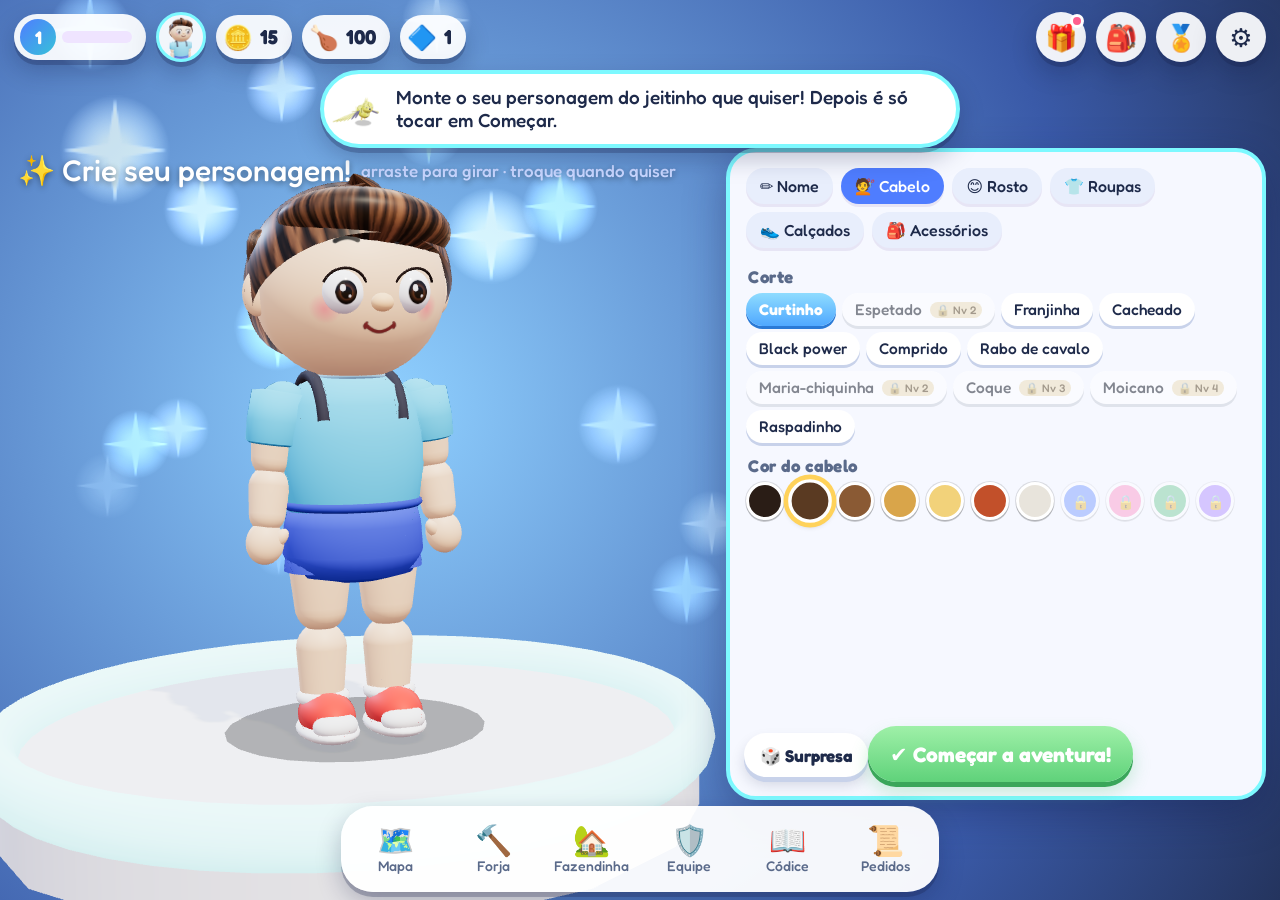
==== commit b0c133e0: "Cenário caprichado, modo edição, sobrevivência, missões e boneco novo - Natureza: copas em tufos mac" ====
--- a/index.html
+++ b/index.html
@@ -22,6 +22,7 @@
     </button>
     <button id="hud-me" class="hud-btn me" aria-label="Meu personagem"><img alt=""></button>
     <div class="hud-pill"><span class="ico">🪙</span><b id="hud-coins">0</b></div>
+    <button class="hud-pill energy" title="Sua energia (coma para encher)" onclick="window.__eat && window.__eat()"><span class="ico">🍗</span><b id="hud-energy">100</b></button>
     <div class="hud-pill" title="Cristal de Evolução"><span class="ico">🔷</span><b id="hud-grow">0</b></div>
     <div class="hud-space"></div>
     <button id="hud-gift" class="hud-btn" hidden aria-label="Presente do dia">🎁<i class="dot"></i></button>
--- a/css/app.css
+++ b/css/app.css
@@ -452,3 +452,100 @@
 body.guiding .farm-rail { top: calc(var(--hudh) + 84px); }
 .kid-tabs .tab.on { background: #4f7dff; color: #fff; }
 @media (max-aspect-ratio: 6/5) { body.guiding .kid-panel, .kid-panel { top: 50%; } }
+
+/* =========================== rodada 6: duas barras, missões, mini menu =========================== */
+#screen.farm-screen { padding-left: 150px; }
+.farm-rails { position: fixed; left: 10px; top: calc(var(--hudh) + 6px); bottom: calc(var(--navh) + var(--safe-b) + 14px); width: 132px; z-index: 12; display: flex; flex-direction: column; gap: 8px; }
+body.guiding .farm-rails { top: calc(var(--hudh) + 84px); }
+.rail-box { flex: 0 1 auto; min-height: 0; display: flex; flex-direction: column; align-items: stretch; padding: 6px; border-radius: 26px; background: linear-gradient(180deg, rgba(255, 255, 255, .92), rgba(232, 240, 255, .86)); box-shadow: var(--shadow); backdrop-filter: blur(6px); }
+.rail-head { display: flex; align-items: center; justify-content: space-between; gap: 4px; font-size: 13px; font-weight: 700; color: var(--ink); padding: 0 4px 2px; min-height: 26px; }
+.rail-mapbtn { width: 30px; height: 26px; border-radius: 10px; background: linear-gradient(180deg, #fff7d6, #ffe08a); box-shadow: 0 2px 0 #d6a83a; font-size: 16px; }
+.rail-arrow { flex: 0 0 24px; border-radius: 12px; background: #e8eefc; color: #4f7dff; font-size: 13px; font-weight: 700; transition: transform .1s, opacity .2s; }
+.rail-arrow:active { transform: scale(.92); }
+.rail-arrow[disabled] { opacity: .3; }
+.rail-list { flex: 0 1 auto; min-height: 0; overflow-y: auto; scrollbar-width: none; display: flex; flex-direction: column; gap: 6px; padding: 6px 0; scroll-snap-type: y mandatory; }
+.rail-list::-webkit-scrollbar { display: none; }
+.rail-box.farms .rail-list { max-height: calc(3 * 66px + 3 * 6px); }
+.rail-box.missions .rail-list { max-height: calc(3 * 80px + 3 * 6px); }
+.farm-rails .rail-btn { width: 100%; height: 66px; flex: 0 0 66px; scroll-snap-align: start; flex-direction: row; gap: 6px; justify-content: flex-start; padding: 0 4px; border-radius: 18px; }
+.farm-rails .rail-btn.on { background: linear-gradient(90deg, #fff3c4, transparent); }
+.farm-rails .rail-face { width: 52px; height: 52px; flex: 0 0 52px; }
+.farm-rails .rail-el { top: 34px; left: 36px; right: auto; width: 22px; height: 22px; font-size: 13px; }
+.farm-rails .rail-name { max-width: none; text-align: left; font-size: 12px; }
+.farm-rails .rail-btn.on .rail-face { transform: scale(1.06); }
+.farm-rails .rail-btn .dot { top: 2px; left: 44px; right: auto; }
+.mis-btn { position: relative; flex: 0 0 80px; height: 80px; scroll-snap-align: start; border-radius: 18px; background: #fff; box-shadow: 0 3px 0 #d6def2; padding: 6px 7px; display: flex; flex-direction: column; justify-content: space-between; text-align: left; transition: transform .1s; }
+.mis-btn:active { transform: scale(.96); }
+.mis-btn.far { opacity: .75; }
+.mis-btn.ready { background: linear-gradient(180deg, #e6ffe9, #c8f5d0); box-shadow: 0 3px 0 #5fd27a, 0 0 0 3px #9ff0a8; animation: pulse 1.6s infinite; }
+.mis-top { display: flex; align-items: center; gap: 5px; }
+.mis-ic { font-size: 20px; }
+.mis-ttl { font-size: 11.5px; font-weight: 700; line-height: 1.05; color: var(--ink); overflow: hidden; display: -webkit-box; -webkit-line-clamp: 2; -webkit-box-orient: vertical; }
+.mis-row { display: flex; align-items: center; gap: 3px; }
+.mis-need { display: flex; gap: 2px; flex: 1; }
+.mis-need span { display: flex; flex-direction: column; align-items: center; font-size: 15px; line-height: 1; background: #f1f4fc; border-radius: 8px; padding: 2px 2px 1px; min-width: 26px; }
+.mis-need span b { font-size: 9.5px; color: var(--ink2); margin-top: 1px; }
+.mis-need span.ok { background: #d6f7de; }
+.mis-need span.ok b { color: #2a8a4a; }
+.mis-eq { font-weight: 700; color: var(--ink2); font-size: 13px; }
+.mis-gives { font-size: 20px; }
+.mis-empty { font-size: 12px; color: var(--ink2); text-align: center; padding: 18px 4px; }
+.rail-box.missions.has-ready .rail-head { color: #2a8a4a; }
+/* janela da missão */
+.mis-big { display: flex; flex-wrap: wrap; align-items: center; justify-content: center; gap: 10px; margin: 12px 0; }
+.mis-item { display: flex; flex-direction: column; align-items: center; background: #ffe9ef; border-radius: 18px; padding: 8px 12px; min-width: 86px; }
+.mis-item.ok { background: #d6f7de; }
+.mis-item .e { font-size: 34px; line-height: 1.1; }
+.mis-item small { font-size: 12px; color: var(--ink2); }
+.mis-arrow { font-size: 28px; color: var(--ink2); }
+.mis-prize { display: flex; flex-direction: column; gap: 4px; background: #fff7d6; border-radius: 18px; padding: 8px 12px; border: 3px dashed #ffc23a; }
+.mis-prize span { font-weight: 700; font-size: 15px; }
+.tips { display: flex; flex-direction: column; gap: 4px; text-align: left; background: #eef4ff; border-radius: 18px; padding: 10px 14px; margin: 8px 0; }
+.unlocks { display: flex; flex-wrap: wrap; gap: 6px; justify-content: center; background: #fff7d6; border-radius: 18px; padding: 10px; margin: 8px 0; }
+.unlocks b { width: 100%; }
+.unlocks span { background: #fff; border-radius: 999px; padding: 4px 10px; font-size: 15px; box-shadow: 0 2px 0 #f0d890; }
+/* nível da fazendinha */
+.farm-lvl { gap: 8px !important; }
+.fbar { display: inline-block; width: 70px; height: 10px; border-radius: 9px; background: #e2e8f6; overflow: hidden; }
+.fbar i { display: block; height: 100%; background: linear-gradient(90deg, #5fd27a, #ffd25a); border-radius: 9px; transition: width .4s; }
+.fbar.big { width: 80%; height: 16px; margin: 6px auto; display: block; }
+.need-chip { background: #fff1e6 !important; color: #c4560a; font-weight: 700; animation: wiggle 2.4s infinite; }
+.pointing-soft { box-shadow: 0 0 0 4px #ffd25a, 0 5px 0 rgba(0, 0, 0, .22) !important; }
+/* travas do visual */
+.opt.lock { opacity: .55; filter: grayscale(.6); }
+.opt em { font-style: normal; font-size: 11px; background: #ffe08a; color: #7a4a00; border-radius: 8px; padding: 1px 6px; margin-left: 2px; }
+.sw.lock { opacity: .35; position: relative; }
+.sw.lock::after { content: '🔒'; position: absolute; inset: 0; display: grid; place-items: center; font-size: 14px; }
+.acc-row.lock { background: #f4f4f8; }
+/* mini menu de ações */
+.act-menu { position: fixed; z-index: 40; min-width: 220px; max-width: min(360px, calc(100vw - 16px)); background: #fff; border-radius: 24px; padding: 10px; box-shadow: 0 14px 34px rgba(20, 30, 80, .35); border: 3px solid #8fdcff; animation: menuin .2s cubic-bezier(.2, 1.4, .4, 1); }
+.act-menu::after { content: ''; position: absolute; left: var(--ax, 50%); bottom: -11px; width: 18px; height: 18px; background: #fff; border-right: 3px solid #8fdcff; border-bottom: 3px solid #8fdcff; transform: translateX(-50%) rotate(45deg); }
+.act-menu.below::after { bottom: auto; top: -11px; transform: translateX(-50%) rotate(225deg); }
+.act-menu.out { animation: menuout .16s forwards; }
+@keyframes menuin { from { transform: scale(.6) translateY(14px); opacity: 0; } }
+@keyframes menuout { to { transform: scale(.7); opacity: 0; } }
+.am-head { display: flex; align-items: center; gap: 8px; padding: 0 2px 6px; text-align: left; }
+.am-ic { font-size: 30px; width: 44px; height: 44px; display: grid; place-items: center; background: #eef4ff; border-radius: 14px; flex: 0 0 44px; overflow: hidden; }
+.am-ic img { width: 100%; height: 100%; object-fit: contain; }
+.am-head b { display: block; font-size: 17px; }
+.am-head small { display: block; color: var(--ink2); font-size: 13px; line-height: 1.15; }
+.am-head > div { flex: 1; }
+.am-x { width: 30px; height: 30px; border-radius: 50%; background: #f1f4fc; font-size: 14px; flex: 0 0 30px; }
+.am-acts { display: flex; flex-wrap: wrap; gap: 6px; }
+.am-btn { flex: 1 1 calc(50% - 6px); min-width: 96px; min-height: 52px; border-radius: 16px; background: linear-gradient(180deg, #8fdcff, #4fa8ff); color: #fff; font-weight: 700; font-size: 15px; display: flex; align-items: center; justify-content: center; gap: 6px; box-shadow: 0 4px 0 #2a7ad6; transition: transform .1s; }
+.am-btn span { font-size: 22px; }
+.am-btn:active { transform: translateY(3px); box-shadow: 0 1px 0 #2a7ad6; }
+.am-btn[disabled] { background: #e4e8f2; color: #9aa3b5; box-shadow: 0 4px 0 #cfd6e6; }
+@media (max-aspect-ratio: 6/5) { #screen.farm-screen { padding-left: 146px; } }
+
+/* =========================== rodada 7: modo edição e energia =========================== */
+.build-panel { padding: 10px 14px; }
+.build-list.inv { gap: 8px; }
+.build-list.inv .build-card { flex: 0 0 150px; padding-top: 22px; }
+.build-card .cnt.big { top: 6px; left: 50%; right: auto; transform: translateX(-50%); font-size: 14px; background: #1e2a4a; color: #fff; padding: 2px 10px; }
+.build-card.placed { background: #f3fff5; box-shadow: 0 4px 0 #9fe0ae, 0 6px 14px rgba(20, 30, 70, .1); }
+.build-card.placed .cnt.big { background: #2a8a4a; }
+.build-card.sel { outline: 4px solid #ffd25a; transform: translateY(-3px); }
+.place-bar { background: #fff7d6; border-radius: 20px; padding: 6px 10px; margin-bottom: 6px; }
+.hud-pill.energy { cursor: pointer; }
+.hud-pill.energy.low { background: #ffe1e1; animation: pulse 1.2s infinite; }
